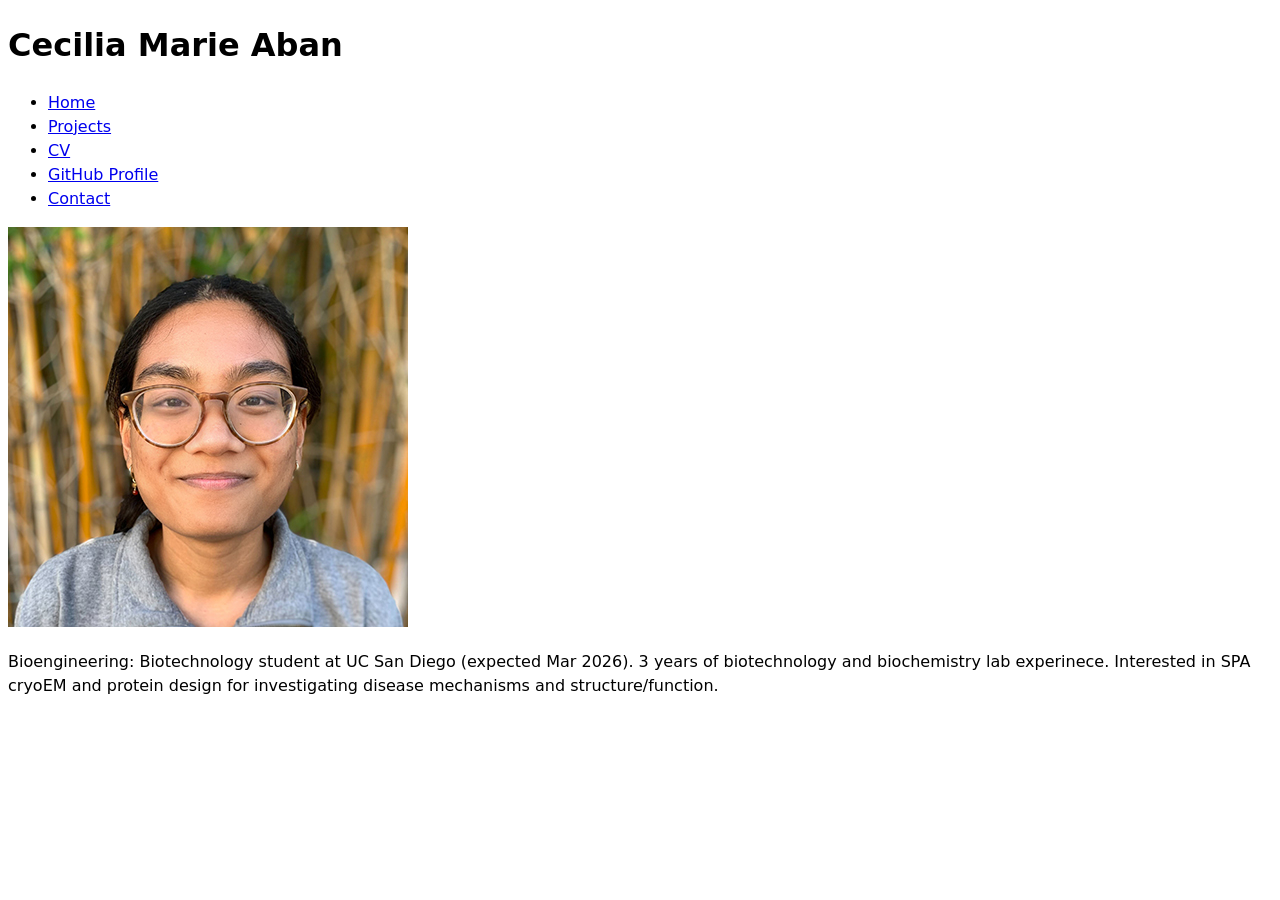
==== index.html @ 5c09c771 "added projects, contact, cv pages" ====
<!DOCTYPE html>
<html lang="en">
<head>
    <link rel="stylesheet" href="styles.css">
    <meta charset="UTF-8">
    <meta name="viewport" content="width=device-width, initial-scale=1.0">
    <title>Cecilia Marie Aban: Personal site and Portfolio</title>
</head>
<body>
    <h1>Cecilia Marie Aban</h1>
    <nav>
        <ul>
            <li><a href="index.html">Home</a></li>
            <li><a href="projects/index.html">Projects</a></li>
            <li><a href="cv/index.html">CV<a/></li>
            <li><a href="https://github.com/cecilia-mariea" target="_blank">GitHub Profile</a></li>
            <li><a href="contact/index.html">Contact</a></li>
        </ul>
    </nav>
    <img src="images/lander-lab-headshot.jpg" alt="picture of Cecilia">
    <p>Bioengineering: Biotechnology student at UC San Diego (expected Mar 2026). 3 years of biotechnology and biochemistry lab experinece. Interested in SPA cryoEM and protein design for investigating disease mechanisms and structure/function.</p>
</body>
</html>
---- styles.css ----
body {
  /* Set line height to 1.5 times the font size
	   and use the OS’s UI font as the website font
	 */
  font: 100%/1.5 system-ui;
}
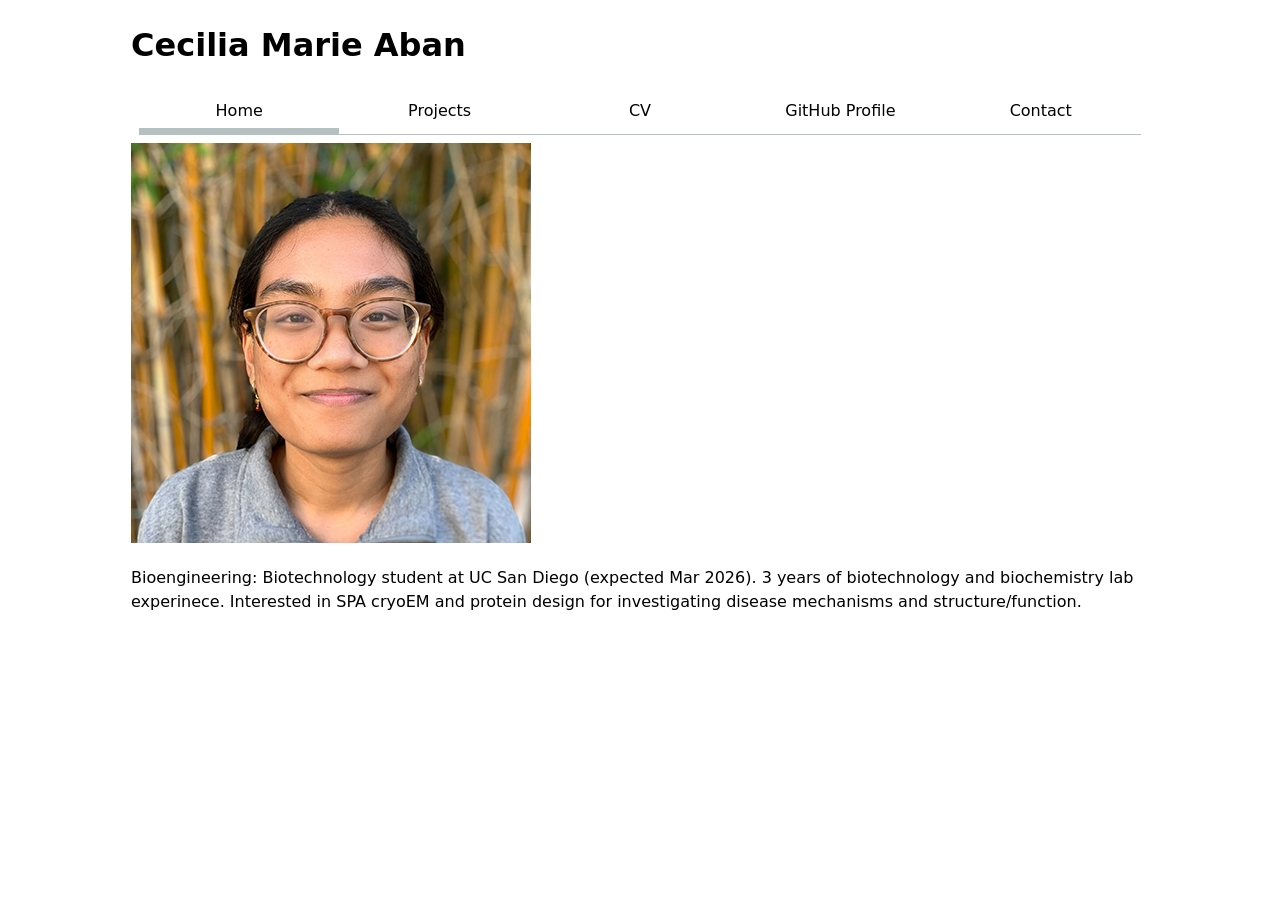
==== commit 335b70ac: "nav bar styling" ====
--- a/index.html
+++ b/index.html
@@ -10,9 +10,9 @@
     <h1>Cecilia Marie Aban</h1>
     <nav>
         <ul>
-            <li><a href="index.html">Home</a></li>
+            <li><a href="index.html" class="current">Home</a></li>
             <li><a href="projects/index.html">Projects</a></li>
-            <li><a href="cv/index.html">CV<a/></li>
+            <li><a href="cv/index.html">CV</li></a></li>
             <li><a href="https://github.com/cecilia-mariea" target="_blank">GitHub Profile</a></li>
             <li><a href="contact/index.html">Contact</a></li>
         </ul>
--- a/styles.css
+++ b/styles.css
@@ -1,6 +1,46 @@
+html {
+  --color-accent: oklch(71.988% 0.14851 43.028); 
+  accent-color: var(--color-accent)
+}
 body {
   /* Set line height to 1.5 times the font size
 	   and use the OS’s UI font as the website font
 	 */
   font: 100%/1.5 system-ui;
+  max-width: 100ch;
+  margin-inline: auto;
+
+  nav {
+    display: flex;
+    margin: 0.5em;
+    border-bottom: 1px solid oklch(80% 3% 200);
+
+    ul {
+      display: contents;
+
+      li {
+        display: contents;
+      }
+    }
+
+    a {
+      flex: 1;
+      text-decoration: none;
+      color: inherit;
+      text-align: center;
+      padding: 0.5em;
+
+      &.current {
+        border-bottom: 0.4em solid oklch(80% 3% 200);
+        padding-bottom: 0.3em;
+      }
+
+      &:hover {
+        border-bottom: 0.4em solid oklch(80% 3% 200);
+        padding-bottom: 0.3em;
+        border-bottom-color: var(--color-accent);
+        background-color: oklch(from var(--color-accent) 95% 5% h)
+      }
+    }
+  }
 }
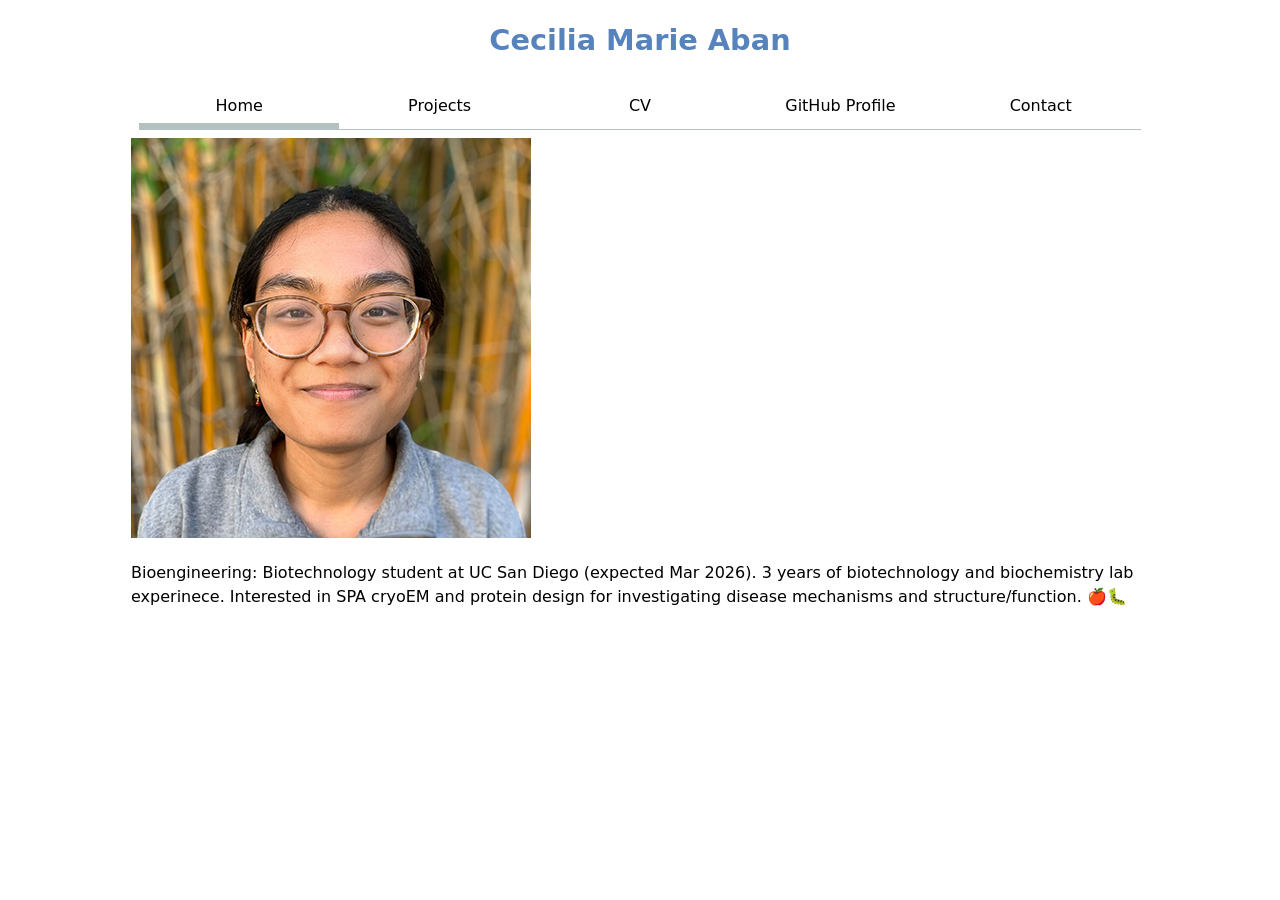
==== commit 2b156f73: "cv, contact, projects css styling" ====
--- a/index.html
+++ b/index.html
@@ -7,9 +7,9 @@
     <title>Cecilia Marie Aban: Personal site and Portfolio</title>
 </head>
 <body>
-    <h1>Cecilia Marie Aban</h1>
+    <header>    <h1>Cecilia Marie Aban </h1></header>
     <nav>
-        <ul>
+       <ul>
             <li><a href="index.html" class="current">Home</a></li>
             <li><a href="projects/index.html">Projects</a></li>
             <li><a href="cv/index.html">CV</li></a></li>
@@ -18,6 +18,6 @@
         </ul>
     </nav>
     <img src="images/lander-lab-headshot.jpg" alt="picture of Cecilia">
-    <p>Bioengineering: Biotechnology student at UC San Diego (expected Mar 2026). 3 years of biotechnology and biochemistry lab experinece. Interested in SPA cryoEM and protein design for investigating disease mechanisms and structure/function.</p>
+    <p>Bioengineering: Biotechnology student at UC San Diego (expected Mar 2026). 3 years of biotechnology and biochemistry lab experinece. Interested in SPA cryoEM and protein design for investigating disease mechanisms and structure/function. 🍎🐛</p>
 </body>
 </html>
--- a/styles.css
+++ b/styles.css
@@ -9,6 +9,15 @@
   font: 100%/1.5 system-ui;
   max-width: 100ch;
   margin-inline: auto;
+
+  header {
+    text-align: center;
+    margin-bottom: 1.5em;
+  }
+  h1 {
+    color: oklch(60.32% 0.10156 255.748);
+    font-size: 1.8rem;
+  }
 
   nav {
     display: flex;
@@ -43,4 +52,90 @@
       }
     }
   }
+
+  form {
+
+    display: grid;
+    grid-template-columns: auto 1fr; 
+    gap: 1em;
+    margin-top: 2.5em;
+
+    label {
+      display: contents;
+      grid-column: 1 / -1;
+    }
+
+      input,
+      textarea {
+      font-family: inherit;
+      }
+
+      button {
+      font-family: inherit;
+      grid-column: 1 / -1;
+      }
+  }
+
+  .projects {
+    margin-top: 2.5em;
+    display: grid;
+    grid-template-columns: repeat(auto-fill, minmax(15em, 1fr));
+    gap: 1em;
+
+  }
+  .projects article {
+    grid-template-rows: subgrid;
+    grid-row: span 3;
+    h2 {
+      margin: 0; 
+      font-size: 150%;
+      line-height: 1.1;
+      text-wrap: balance;
+    }
+  }
+
+  section {
+    margin-top: 2.5em;
+    margin-bottom: 2.5em; 
+    h2 {
+      border-bottom: 1px solid oklch(80% 3% 200); 
+      padding-bottom: 0.2em;
+      margin-bottom: 0.6em;
+      font-size: 1.25rem;
+      color: var(--color-accent) 
+    }
+
+    h3 {
+      margin-top: 1.2em;
+      margin-bottom: 0.4em;
+      font-size: 1rem;
+      color: oklch(40.79% 0.06784 255.397)
+    }
+
+    p {
+      margin: 0.4em 0;
+    }
+
+    ul.fun {
+      margin: 0.4em 0 0.8em 1.2em;
+      list-style-type: none;
+    } 
+
+    ul.fun li  {
+      padding-left: 1.8em;
+      position: relative;
+    }
+
+    ul.fun li::before {
+      content: "⭐";
+      position: absolute;
+      left:0 ;
+      font-size: 1em;
+      line-height: 1.5em;
+    }
+
+    strong {
+      color: oklch(40.79% 0.06784 255.397)
+    }
+  }
 }
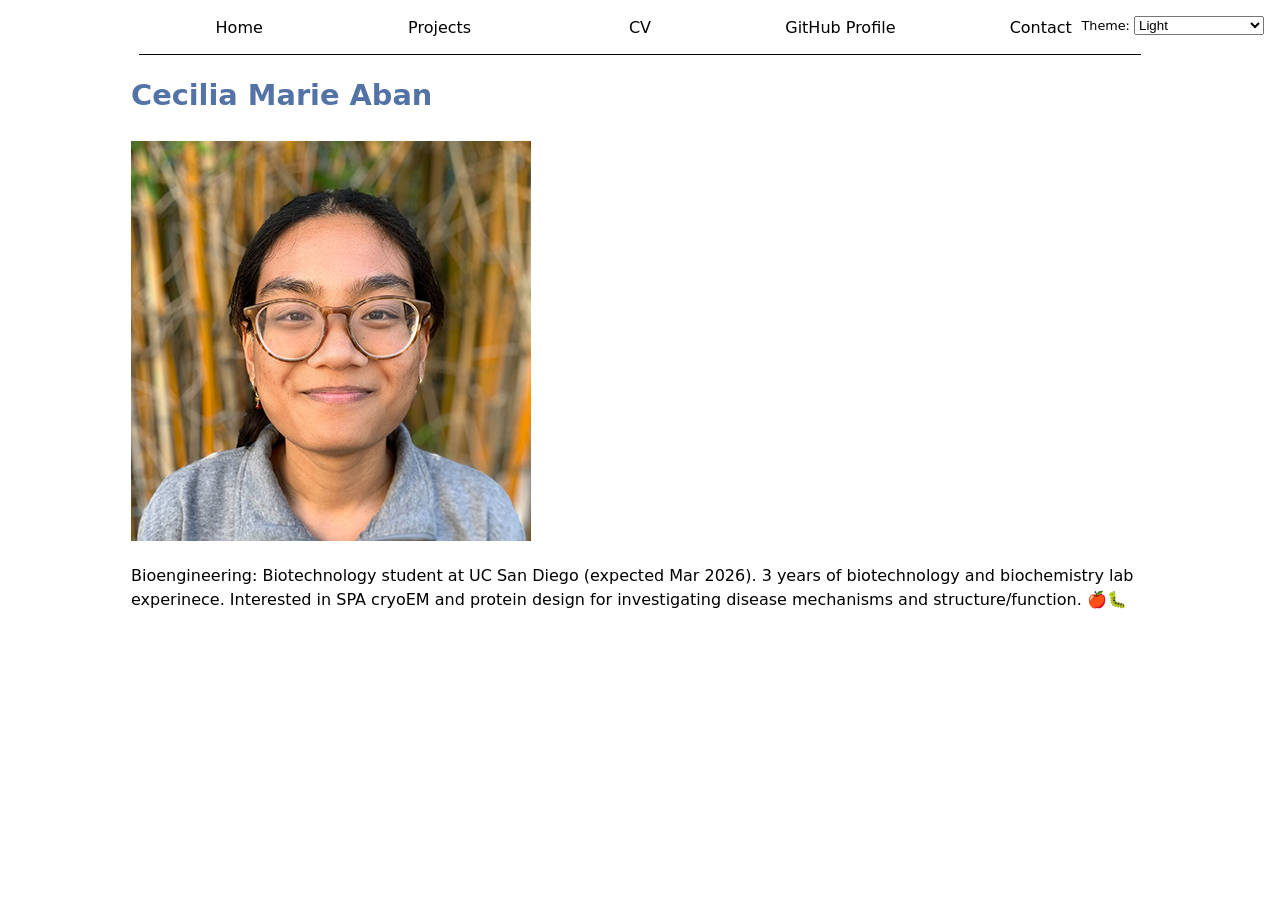
==== commit e96e5a9c: "nav bar with js and light/dark mode" ====
--- a/index.html
+++ b/index.html
@@ -8,16 +8,8 @@
 </head>
 <body>
     <header>    <h1>Cecilia Marie Aban </h1></header>
-    <nav>
-       <ul>
-            <li><a href="index.html" class="current">Home</a></li>
-            <li><a href="projects/index.html">Projects</a></li>
-            <li><a href="cv/index.html">CV</li></a></li>
-            <li><a href="https://github.com/cecilia-mariea" target="_blank">GitHub Profile</a></li>
-            <li><a href="contact/index.html">Contact</a></li>
-        </ul>
-    </nav>
     <img src="images/lander-lab-headshot.jpg" alt="picture of Cecilia">
     <p>Bioengineering: Biotechnology student at UC San Diego (expected Mar 2026). 3 years of biotechnology and biochemistry lab experinece. Interested in SPA cryoEM and protein design for investigating disease mechanisms and structure/function. 🍎🐛</p>
+    <script type="module" src="global.js"></script>
 </body>
 </html>
--- a/styles.css
+++ b/styles.css
@@ -1,6 +1,7 @@
 html {
   --color-accent: oklch(71.988% 0.14851 43.028); 
-  accent-color: var(--color-accent)
+  accent-color: var(--color-accent);
+  --second-color: oklch(50% 0.1 260 / 90%)
 }
 body {
   /* Set line height to 1.5 times the font size
@@ -11,25 +12,30 @@
   margin-inline: auto;
 
   header {
-    text-align: center;
     margin-bottom: 1.5em;
   }
   h1 {
-    color: oklch(60.32% 0.10156 255.748);
+    color: var(--second-color); 
     font-size: 1.8rem;
   }
 
+  label {
+    position:absolute;
+    top:1rem;
+    right:1rem;
+    font-size:80%;
+    font-family: inherit;
+  }
   nav {
+    --border-color: oklch(50% 10% 200 / 40%);
+    border-bottom-color: var(--border-color);
     display: flex;
     margin: 0.5em;
-    border-bottom: 1px solid oklch(80% 3% 200);
+    border-bottom: 1px solid;
 
-    ul {
+    ul,li {
       display: contents;
 
-      li {
-        display: contents;
-      }
     }
 
     a {
@@ -38,17 +44,17 @@
       color: inherit;
       text-align: center;
       padding: 0.5em;
+      border-bottom: 0.4em solid transparent;
 
       &.current {
-        border-bottom: 0.4em solid oklch(80% 3% 200);
+        border-bottom-color: var(--border-color);
         padding-bottom: 0.3em;
       }
 
       &:hover {
-        border-bottom: 0.4em solid oklch(80% 3% 200);
+        border-bottom-color: var(--color-accent);
+        background-color: color-mix(in oklch, var(--color-accent), canvas 85%);
         padding-bottom: 0.3em;
-        border-bottom-color: var(--color-accent);
-        background-color: oklch(from var(--color-accent) 95% 5% h)
       }
     }
   }
@@ -65,17 +71,18 @@
       grid-column: 1 / -1;
     }
 
-      input,
-      textarea {
+    input,
+    textarea {
       font-family: inherit;
-      }
+    }
 
-      button {
+    button {
       font-family: inherit;
       grid-column: 1 / -1;
-      }
+    }
   }
 
+    
   .projects {
     margin-top: 2.5em;
     display: grid;
@@ -109,7 +116,7 @@
       margin-top: 1.2em;
       margin-bottom: 0.4em;
       font-size: 1rem;
-      color: oklch(40.79% 0.06784 255.397)
+      color: var(--second-color); 
     }
 
     p {
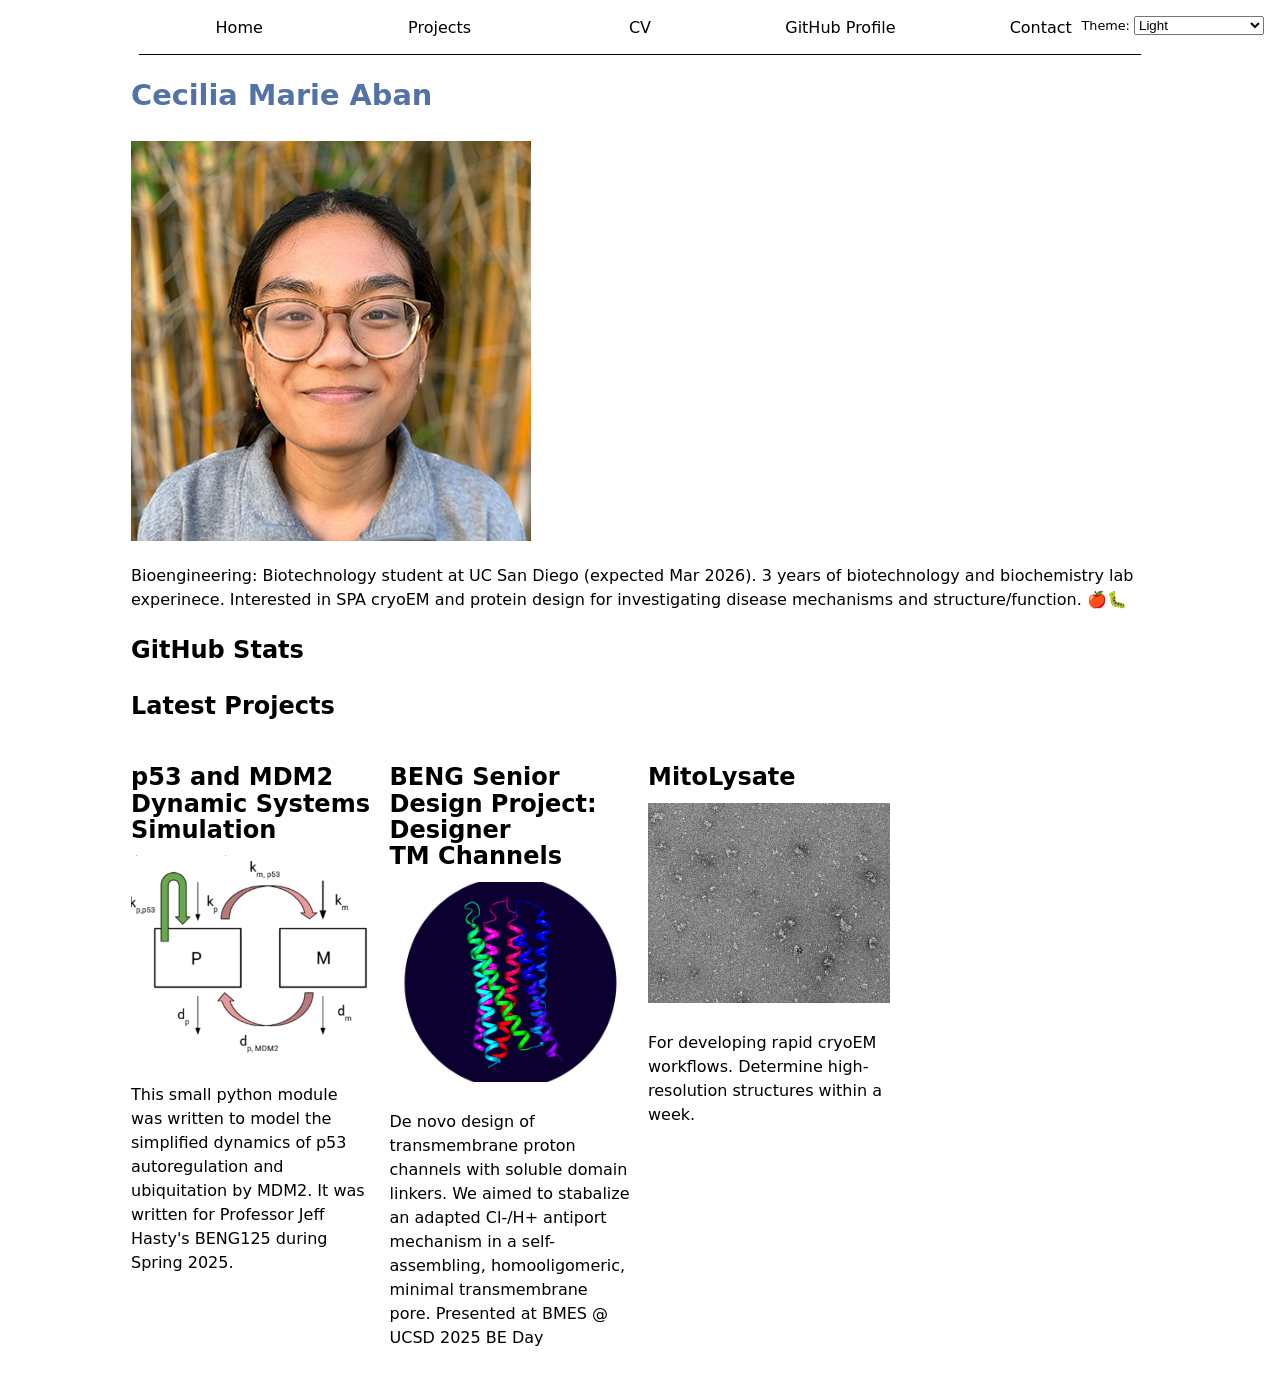
==== commit 8674a2bc: "finished lab04" ====
--- a/index.html
+++ b/index.html
@@ -10,6 +10,16 @@
     <header>    <h1>Cecilia Marie Aban </h1></header>
     <img src="images/lander-lab-headshot.jpg" alt="picture of Cecilia">
     <p>Bioengineering: Biotechnology student at UC San Diego (expected Mar 2026). 3 years of biotechnology and biochemistry lab experinece. Interested in SPA cryoEM and protein design for investigating disease mechanisms and structure/function. 🍎🐛</p>
+
+    <!-- GitHub Stats-->
+    <h2>GitHub Stats</h2>
+    <div id="profile-stats"></div>
+
+    <!-- Show 3 latest projects -->
+    <h2>Latest Projects</h2>
+    <div class="projects"></div>
+
     <script type="module" src="global.js"></script>
+    <script src="index.js" type="module" defer></script>
 </body>
 </html>
--- a/styles.css
+++ b/styles.css
@@ -59,6 +59,20 @@
     }
   }
 
+  dl {
+    display: grid;
+    grid-template-columns: repeat(4, 1fr);
+    gap: 1rem;
+  }
+
+  dt {
+    grid-row: 1;
+  }
+
+  dd {
+    grid-row: 2;
+  }
+
   form {
 
     display: grid;
@@ -90,7 +104,21 @@
     gap: 1em;
 
   }
+    .projects article img {
+    width: 100%;
+    height: 200px;     /* or clamp() for responsiveness */
+    object-fit: cover;
+    display: block;    
+    transition: transform .3s ease;
+  }
+  .projects article:hover img {
+  transform: scale(1.05);
+  }
+
   .projects article {
+    display: flex;
+    flex-direction: column;
+    gap: 0.75em;
     grid-template-rows: subgrid;
     grid-row: span 3;
     h2 {
@@ -99,6 +127,7 @@
       line-height: 1.1;
       text-wrap: balance;
     }
+
   }
 
   section {
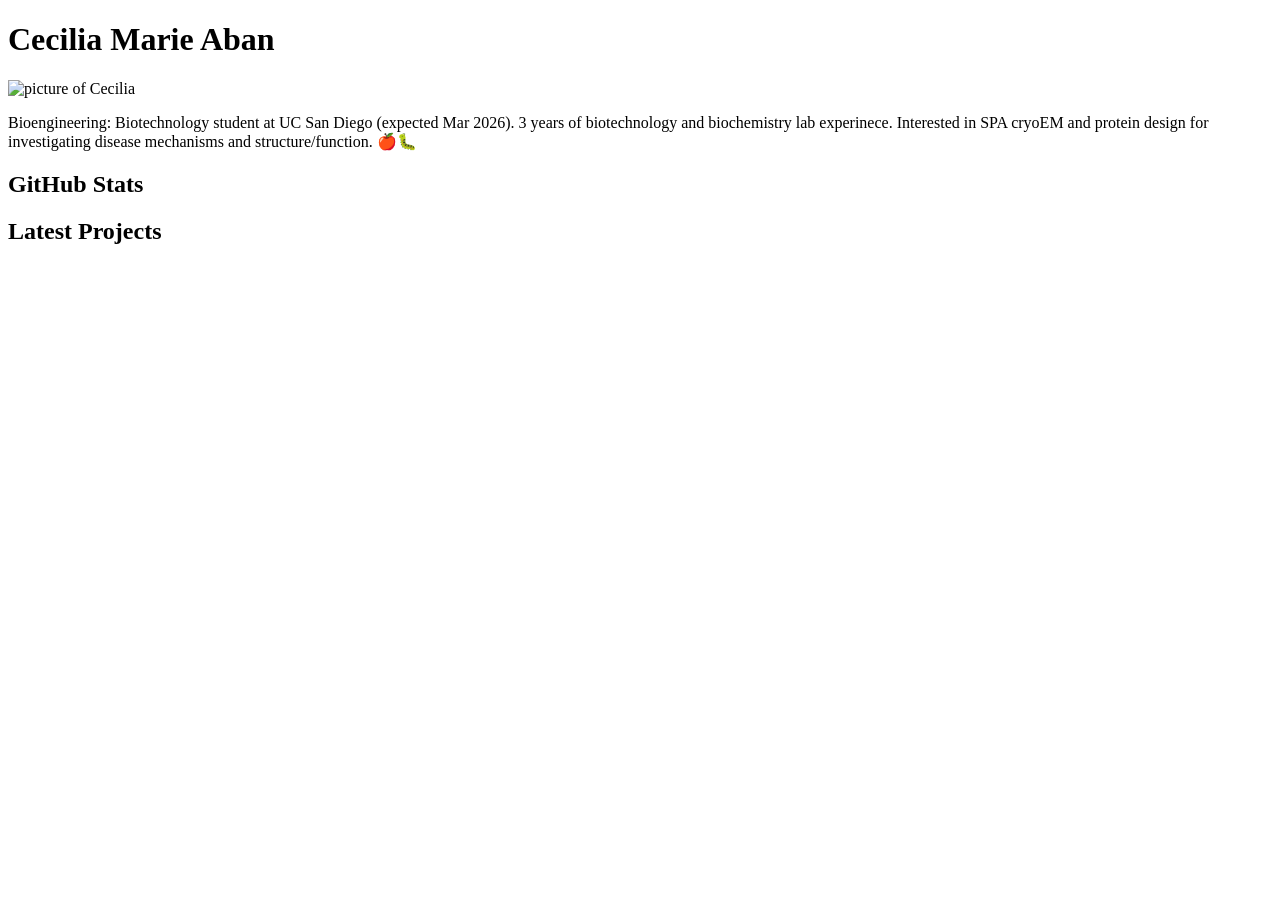
==== commit 9807d3e1: "another image paths quick fix" ====
--- a/index.html
+++ b/index.html
@@ -1,6 +1,9 @@
 <!DOCTYPE html>
 <html lang="en">
 <head>
+    <head>
+        <base href="/portfolio/">
+    </head>
     <link rel="stylesheet" href="styles.css">
     <meta charset="UTF-8">
     <meta name="viewport" content="width=device-width, initial-scale=1.0">
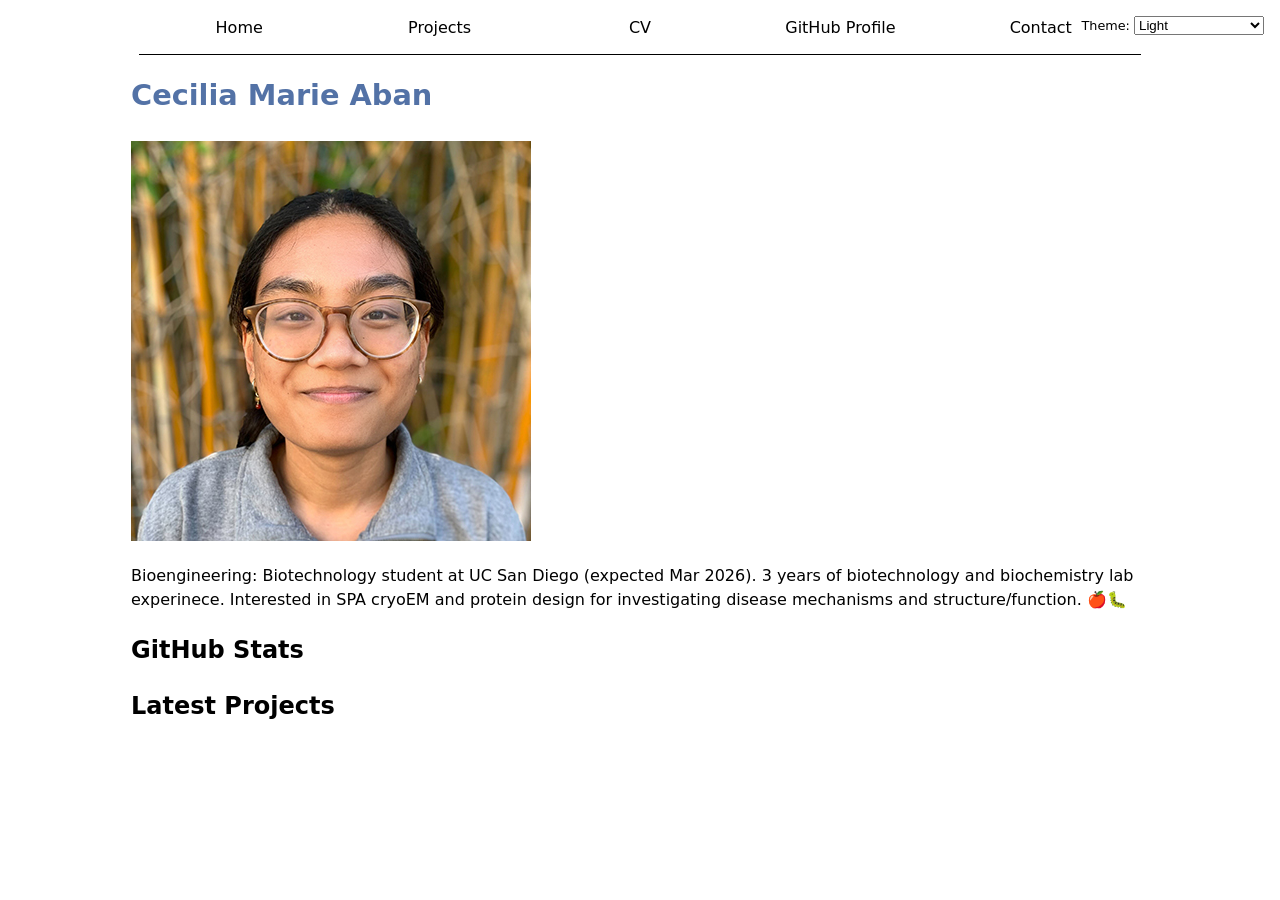
==== commit 0e9239c4: "fix file paths with js check" ====
--- a/index.html
+++ b/index.html
@@ -1,9 +1,6 @@
 <!DOCTYPE html>
 <html lang="en">
 <head>
-    <head>
-        <base href="/portfolio/">
-    </head>
     <link rel="stylesheet" href="styles.css">
     <meta charset="UTF-8">
     <meta name="viewport" content="width=device-width, initial-scale=1.0">
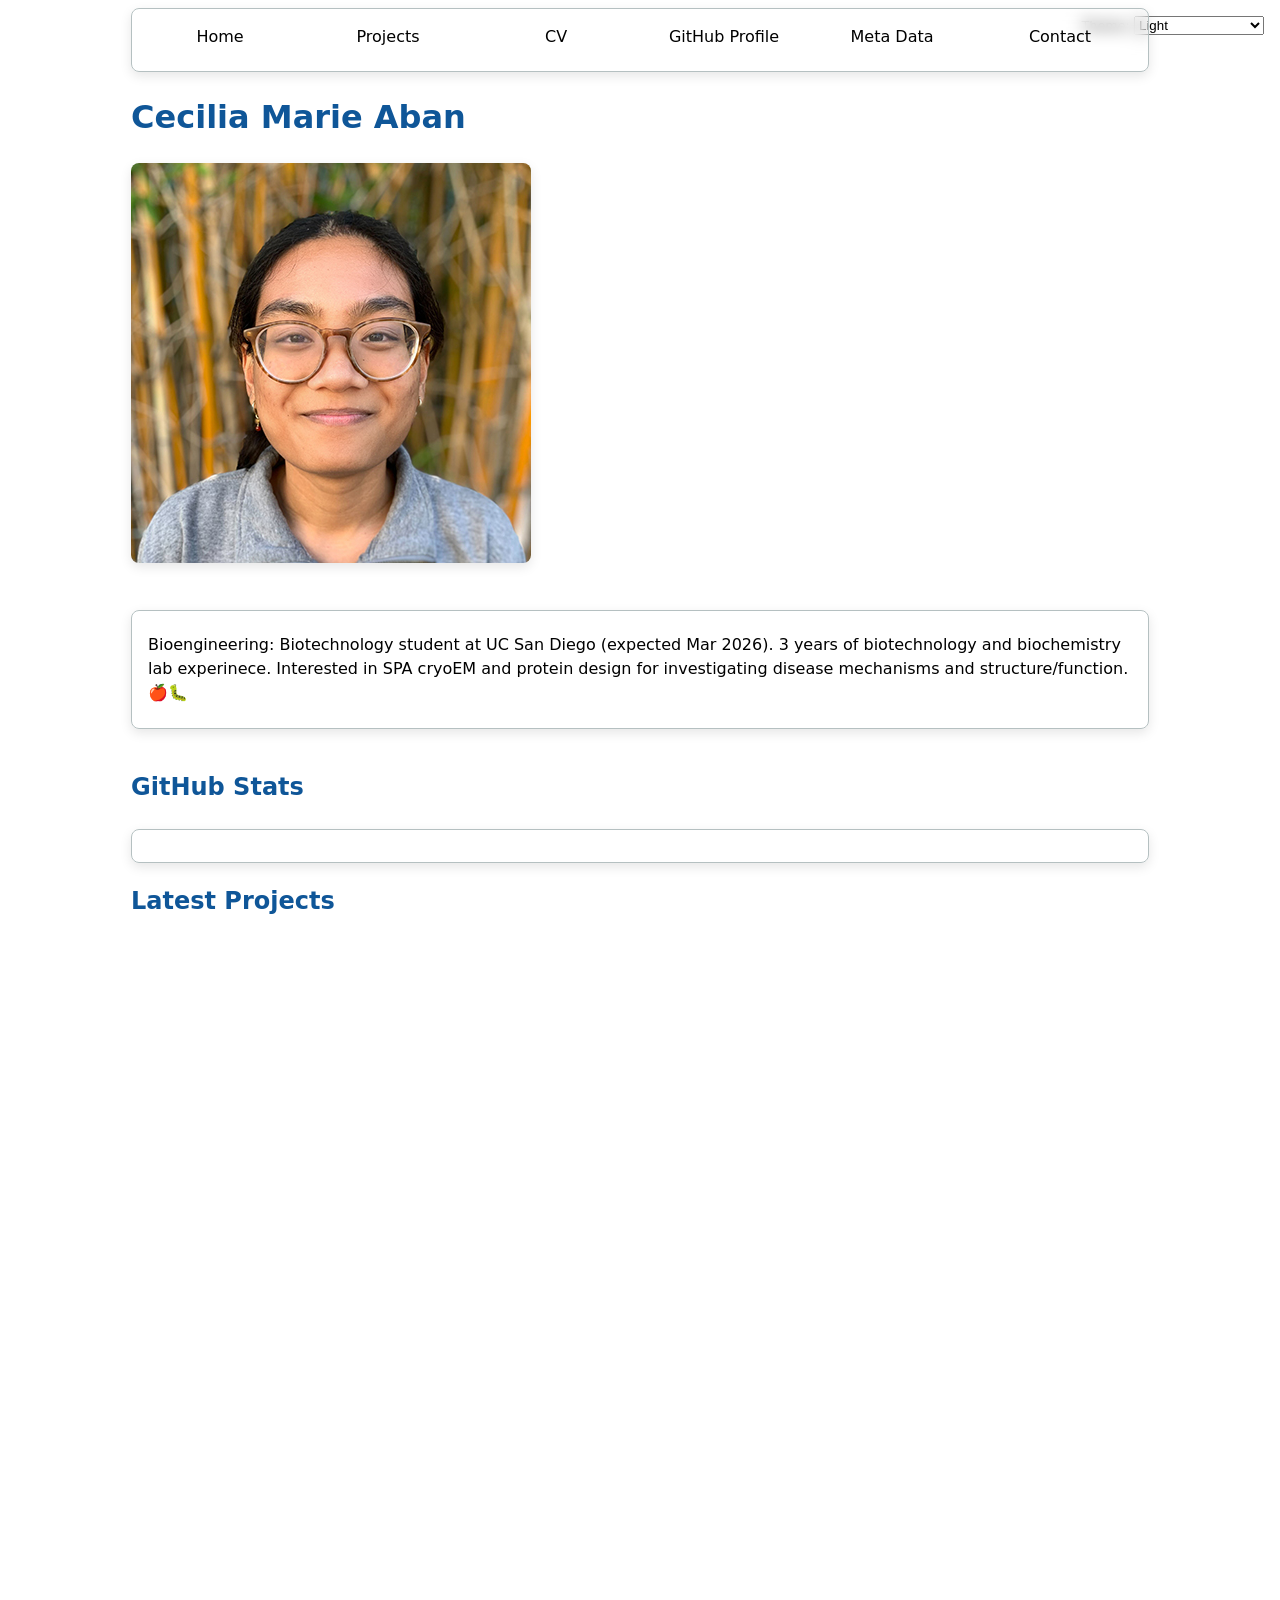
==== commit 1a1d5a80: "css restyle" ====
--- a/index.html
+++ b/index.html
@@ -1,15 +1,26 @@
 <!DOCTYPE html>
 <html lang="en">
-<head>
-    <link rel="stylesheet" href="styles.css">
-    <meta charset="UTF-8">
-    <meta name="viewport" content="width=device-width, initial-scale=1.0">
+  <head>
+    <link rel="stylesheet" href="styles.css" />
+    <meta charset="UTF-8" />
+    <meta name="viewport" content="width=device-width, initial-scale=1.0" />
     <title>Cecilia Marie Aban: Personal site and Portfolio</title>
-</head>
-<body>
-    <header>    <h1>Cecilia Marie Aban </h1></header>
-    <img src="images/lander-lab-headshot.jpg" alt="picture of Cecilia">
-    <p>Bioengineering: Biotechnology student at UC San Diego (expected Mar 2026). 3 years of biotechnology and biochemistry lab experinece. Interested in SPA cryoEM and protein design for investigating disease mechanisms and structure/function. 🍎🐛</p>
+  </head>
+  <body>
+    <header><h1>Cecilia Marie Aban</h1></header>
+    <img
+      id="headshot"
+      src="images/lander-lab-headshot.jpg"
+      alt="picture of Cecilia"
+    />
+    <section>
+      <p>
+        Bioengineering: Biotechnology student at UC San Diego (expected Mar
+        2026). 3 years of biotechnology and biochemistry lab experinece.
+        Interested in SPA cryoEM and protein design for investigating disease
+        mechanisms and structure/function. 🍎🐛
+      </p>
+    </section>
 
     <!-- GitHub Stats-->
     <h2>GitHub Stats</h2>
@@ -21,5 +32,5 @@
 
     <script type="module" src="global.js"></script>
     <script src="index.js" type="module" defer></script>
-</body>
-</html>+  </body>
+</html>
--- a/styles.css
+++ b/styles.css
@@ -1,8 +1,14 @@
 html {
-  --color-accent: oklch(71.988% 0.14851 43.028); 
+  --color-accent: oklch(44.944% 0.12602 252.141);
   accent-color: var(--color-accent);
-  --second-color: oklch(50% 0.1 260 / 90%)
-}
+  --color-secondary: oklch(65% 0.17 30);
+  --box-background: rgba(255 255 255 / 85%);
+  --color-surface: colormix(in oklch(), canvas, var(--box-background) 85%);
+  --color-surface-blur: blur(8px);
+  --border-color: oklch(80% 3% 200);
+  --shadow-elev: 0 4px 12px rgba(0, 0, 0, 0.1);
+}
+
 body {
   /* Set line height to 1.5 times the font size
 	   and use the OS’s UI font as the website font
@@ -10,53 +16,132 @@
   font: 100%/1.5 system-ui;
   max-width: 100ch;
   margin-inline: auto;
-
-  header {
-    margin-bottom: 1.5em;
-  }
-  h1 {
-    color: var(--second-color); 
-    font-size: 1.8rem;
+  transition: background-color 0.4s ease, color 0.4s ease;
+
+  .nav,
+  .stats,
+  .tooltip,
+  section {
+    background-color: var(--color-surface);
+    backdrop-filter: var(--color-surface-blur);
+    box-shadow: var(--shadow-elev);
+    border-radius: 0.5em;
+    padding: 1em 1em;
+    border: 1px solid var(--border-color);
+  }
+  #headshot {
+    box-shadow: var(--shadow-elev);
+    border-radius: 0.5em;
+    backdrop-filter: var(--color-surface-blur);
+  }
+  h1,
+  h2,
+  h3 {
+    color: var(--color-accent);
+  }
+  a {
+    color: var(--color-accent);
+    text-decoration-color: color-mix(in srgb, var(--color-accent) white 40%);
+    transition: color 0.3 ease;
+  }
+  a:hover {
+    color: var(--color-secondary);
+  }
+  nav {
+    background-color: var(--color-surface);
+    backdrop-filter: var(--color-surface-blur);
+    box-shadow: var(--shadow-elev);
+    border-radius: 0.5em;
+    padding: 0.5em 0.5em;
+    border: 1px solid var(--border-color);
+    display: flex;
+    gap: 0.5em;
+  }
+  nav a {
+    transition: background-color 0.3s ease, border-bottom-color 0.3s ease,
+      padding-bottom 0.3s ease;
+    flex: 1;
+    text-decoration: none;
+    color: inherit;
+    text-align: center;
+    padding: 0.5em;
+    border-bottom: 0.4em solid transparent;
+  }
+  nav a.current {
+    border-bottom-color: var(--color-accent);
+    padding-bottom: 0.3em;
+    color: var(--color-accent);
+  }
+  nav a:hover {
+    background-color: color-mix(in oklch(), var(--color-accent), canvas 85%);
+    border-bottom-color: var(--color-secondary);
+    padding-bottom: 0.3em;
+  }
+  nav ul,
+  nav li {
+    display: contents;
+  }
+  /* github profile stats on homepage */
+  #profile-stats {
+    margin-top: 1.5em;
+    display: grid;
+    grid-template-columns: repeat(auto-fit, minmax(8em, 1fr));
+    gap: 1em;
+    border-radius: 0.5em;
+    border: 1px solid var(--border-color);
+    box-shadow: var(--shadow-elev);
+    background-color: var(--color-surface);
+    padding: 1em 1em;
+    backdrop-filter: blur(8px);
+  }
+  /* Metadata stats */
+
+  .stats {
+    background-color: var(--color-surface);
+    border: 1px solid var(--border-color);
+    border-radius: 0.5em;
+    box-shadow: var(--shadow-elev);
+    display: grid;
+    grid-template-columns: repeat(
+      auto-fit,
+      minmax(6em, 1fr)
+    ); /* labels on left, values on right */
+    align-items: center;
+    gap: 0.5em 0.5em;
+    width: 100%;
+    padding: 1em 1em;
+    backdrop-filter: blur(8px);
+    font-size: 0.9rem;
+    box-sizing: border-box;
+  }
+
+  .stats dt {
+    margin: 0;
+    font-weight: 500;
+  }
+
+  .stats dd {
+    margin: 0;
+    font-weight: 600;
+    color: var(--color-accent);
+  }
+
+  .stats abbr {
+    text-decoration: none;
+    border-bottom: 1px dotted #aaa;
+    cursor: help;
+  }
+
+  .stats dd:hover {
+    color: var(--color-secondary);
   }
 
   label {
-    position:absolute;
-    top:1rem;
-    right:1rem;
-    font-size:80%;
+    position: absolute;
+    top: 1rem;
+    right: 1rem;
+    font-size: 80%;
     font-family: inherit;
-  }
-  nav {
-    --border-color: oklch(50% 10% 200 / 40%);
-    border-bottom-color: var(--border-color);
-    display: flex;
-    margin: 0.5em;
-    border-bottom: 1px solid;
-
-    ul,li {
-      display: contents;
-
-    }
-
-    a {
-      flex: 1;
-      text-decoration: none;
-      color: inherit;
-      text-align: center;
-      padding: 0.5em;
-      border-bottom: 0.4em solid transparent;
-
-      &.current {
-        border-bottom-color: var(--border-color);
-        padding-bottom: 0.3em;
-      }
-
-      &:hover {
-        border-bottom-color: var(--color-accent);
-        background-color: color-mix(in oklch, var(--color-accent), canvas 85%);
-        padding-bottom: 0.3em;
-      }
-    }
   }
 
   dl {
@@ -74,9 +159,8 @@
   }
 
   form {
-
     display: grid;
-    grid-template-columns: auto 1fr; 
+    grid-template-columns: auto 1fr;
     gap: 1em;
     margin-top: 2.5em;
 
@@ -85,93 +169,248 @@
       grid-column: 1 / -1;
     }
 
+    buttom,
     input,
     textarea {
+      border-radius: 0.5em;
+      border: 1px solid var(--border-color);
+      padding: 0.5em 0.75em;
+      background: var(--color-surface);
+      transition: background-color 0.3s ease, border-color 0.3s ease;
       font-family: inherit;
     }
-
-    button {
-      font-family: inherit;
-      grid-column: 1 / -1;
+    button:hover {
+      border-color: var(--color-accent);
+      background-color: color-mix(in oklch, var(--color-accent), white 85%);
     }
   }
 
-    
   .projects {
     margin-top: 2.5em;
     display: grid;
-    grid-template-columns: repeat(auto-fill, minmax(15em, 1fr));
+    grid-template-columns: repeat(auto-fill, minmax(16em, 1fr));
     gap: 1em;
-
-  }
-    .projects article img {
+    padding: 2em 0;
+  }
+  .projects article img {
     width: 100%;
-    height: 200px;     /* or clamp() for responsiveness */
+    height: 200px; /* or clamp() for responsiveness */
     object-fit: cover;
-    display: block;    
-    transition: transform .3s ease;
+    border-radius: 0.5em;
+    display: block;
+    transition: transform 0.3s ease;
   }
   .projects article:hover img {
-  transform: scale(1.05);
+    transform: scale(1.05);
   }
 
   .projects article {
+    backdrop-filter: blur(8px);
+    border-radius: 0.5em;
+    box-shadow: 0 4px 12px var(--shadow-elev);
+    border: 1px solid var(--border-color);
+    transition: transform 0.3s ease, box-shadow 0.3s ease;
     display: flex;
     flex-direction: column;
     gap: 0.75em;
     grid-template-rows: subgrid;
     grid-row: span 3;
+    padding: 1em 1em;
+    background-color: var(--color-surface);
+
     h2 {
-      margin: 0; 
+      margin: 0;
       font-size: 150%;
       line-height: 1.1;
       text-wrap: balance;
     }
-
-  }
+  }
+  /* Resume */
 
   section {
     margin-top: 2.5em;
-    margin-bottom: 2.5em; 
-    h2 {
-      border-bottom: 1px solid oklch(80% 3% 200); 
-      padding-bottom: 0.2em;
-      margin-bottom: 0.6em;
-      font-size: 1.25rem;
-      color: var(--color-accent) 
+    margin-bottom: 2.5em;
+  }
+  p {
+    margin: 0.4em 0;
+  }
+
+  ul.fun {
+    margin: 0.4em 0 0.8em 0.8em;
+    list-style-type: none;
+  }
+
+  ul.fun li {
+    padding-left: 1.8em;
+    position: relative;
+  }
+
+  ul.fun li::before {
+    color: var(--color-secondary);
+    content: "★";
+    position: absolute;
+    left: 0;
+    font-size: 1em;
+    line-height: 1.5em;
+  }
+
+  strong {
+    color: color-mix(in srgb, var(--color-accent) black 20%);
+  }
+}
+/* Pie chart, legend, search */
+
+.pie {
+  display: flex;
+  flex-wrap: wrap;
+  gap: 1.5rem;
+  align-items: center;
+}
+
+#projects-pie-plot {
+  max-width: 20em;
+  margin-block: 2em;
+  overflow: visible;
+  flex-shrink: 0;
+}
+
+path {
+  transition: 300ms;
+}
+
+svg {
+  &:has(path:hover) {
+    path:not(:hover) {
+      opacity: 0.5;
     }
-
-    h3 {
-      margin-top: 1.2em;
-      margin-bottom: 0.4em;
-      font-size: 1rem;
-      color: var(--second-color); 
-    }
-
-    p {
-      margin: 0.4em 0;
-    }
-
-    ul.fun {
-      margin: 0.4em 0 0.8em 1.2em;
-      list-style-type: none;
-    } 
-
-    ul.fun li  {
-      padding-left: 1.8em;
-      position: relative;
-    }
-
-    ul.fun li::before {
-      content: "⭐";
-      position: absolute;
-      left:0 ;
-      font-size: 1em;
-      line-height: 1.5em;
-    }
-
-    strong {
-      color: oklch(40.79% 0.06784 255.397)
-    }
-  }
-}
+  }
+}
+
+ul.legend {
+  background-color: var(--color-surface);
+  border: 1px solid var(--border-color);
+  border-radius: 0.5em;
+  box-shadow: var(--shadow-elev);
+  display: grid;
+  flex: 1;
+  grid-template-columns: repeat(auto-fill, minmax(6em, 1fr));
+  justify-content: start;
+  row-gap: 0.3em;
+  column-gap: 0.8em;
+  list-style: none;
+  padding: 0.5em;
+}
+
+li.legend_entry {
+  display: flex;
+  margin: 0.4em;
+  gap: 0.3em;
+  align-items: center;
+  white-space: nowrap;
+}
+
+span.swatch {
+  display: inline-block;
+  width: 1em;
+  aspect-ratio: 1;
+  background-color: var(--color);
+  border-radius: 50%;
+  gap: 0.1em;
+}
+
+.searchBar {
+  background-color: var(--color-surface);
+  border: 1px solid var(--border-color);
+  border-radius: 0.5em;
+  box-shadow: var(--shadow-elev);
+  display: flex;
+  flex-basis: 100%;
+  padding: 0.5em 0.5em;
+  font-size: 1.5rem;
+  font-family: inherit;
+}
+
+.selected {
+  --color: var(--color-secondary) !important;
+
+  &:is(path) {
+    fill: var(--color);
+  }
+}
+
+path {
+  cursor: pointer;
+}
+
+/* Tooltip styles */
+dl.info {
+  display: grid;
+  grid-template-columns: auto 1fr;
+  gap: 0.25em 1em;
+  margin: 0;
+  padding: 0.2em 0.5em;
+  font-family: inherit;
+  transition-duration: 500ms;
+  transition-property: opacity, visibility;
+  dt {
+    font-weight: 600;
+    margin: 0.5em 0;
+  }
+  dd {
+    margin: 0;
+    font-weight: 500;
+  }
+}
+dl.info[hidden]:not(:hover, :focus-within) {
+  opacity: 0;
+  visibility: hidden;
+}
+
+.tooltip {
+  position: fixed;
+  bottom: 1em;
+  right: 1em;
+  background-color: rgba(255, 255, 255, 0.8);
+  backdrop-filter: blur(5px);
+  border-radius: 0.5em;
+  box-shadow: 0 4px 12px rgba(0, 0, 0, 0.1);
+  padding: 1em 1.5em;
+  font-family: inherit;
+  line-height: 1.4em;
+  font-size: 0.9em;
+  max-width: 500px;
+  pointer-events: auto;
+  z-index: 1000;
+}
+
+/* Scatterplot styles */
+.gridlines {
+  opacity: 0.2;
+}
+circle {
+  transition: 200ms;
+  transform-origin: center;
+  transform-box: fill-box;
+}
+
+circle:hover {
+  transform: scale(1.5);
+}
+
+@keyframes marching-ants {
+  to {
+    stroke-dashoffset: -8; /* 5 + 3 */
+  }
+}
+
+.selection {
+  fill-opacity: 0.1;
+  stroke: black;
+  stroke-opacity: 0.7;
+  stroke-dasharray: 5 3;
+  animation: marching-ants 2s linear infinite;
+}
+
+circle.selected {
+  fill: var(--color-secondary);
+}
